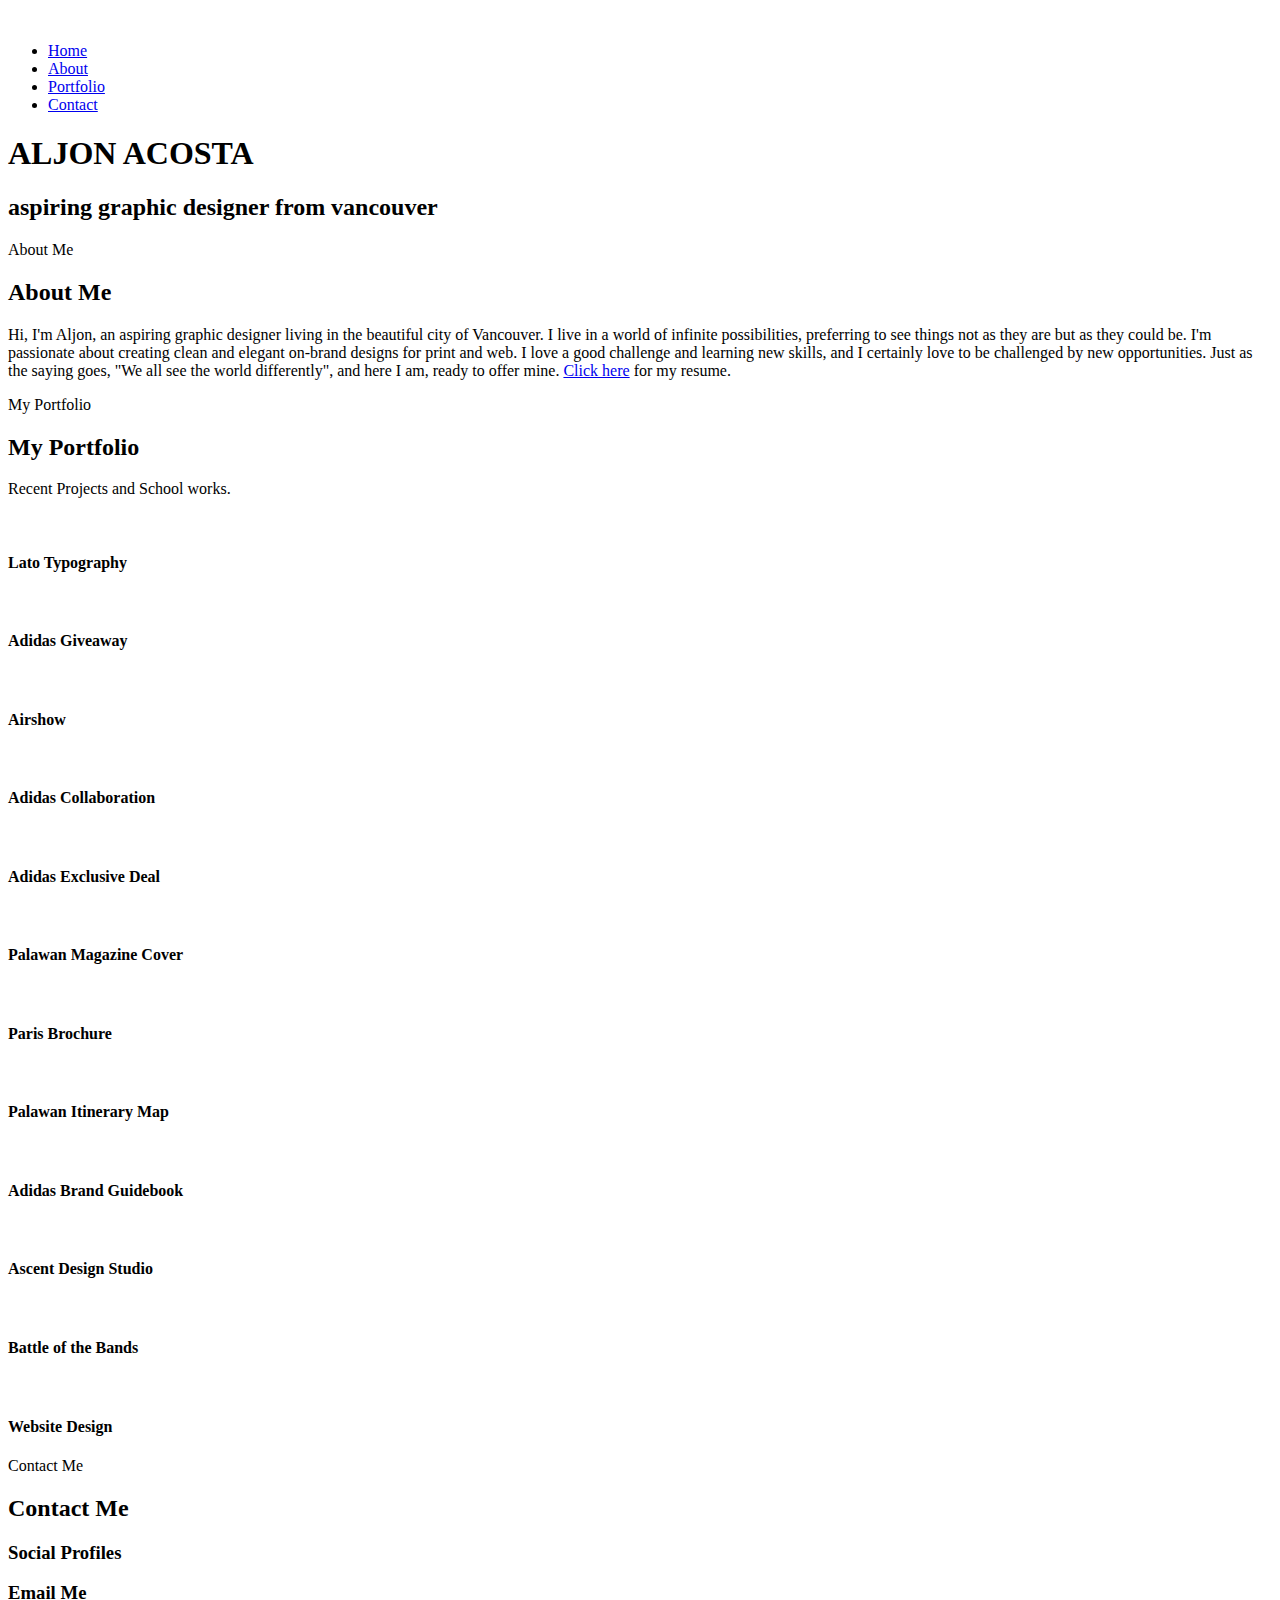
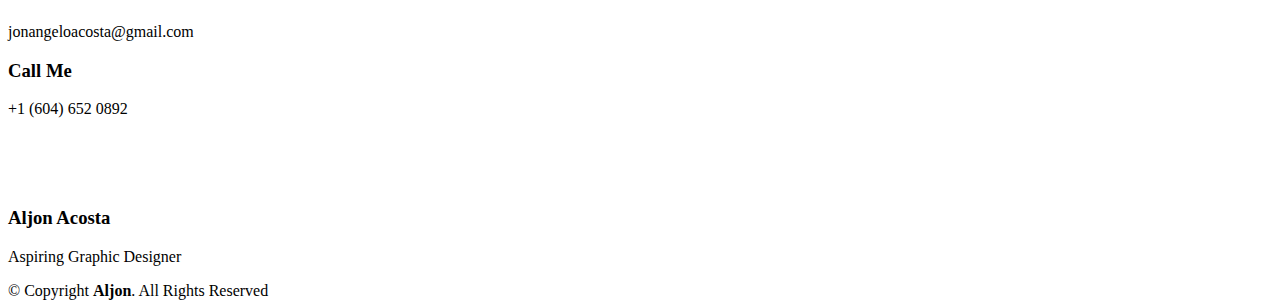
==== index.html @ 6218fc1f "first" ====
<!DOCTYPE html>
<html lang="en">

<head>
  <meta charset="utf-8">
  <meta content="width=device-width, initial-scale=1.0" name="viewport">

  <title>Aljon Acosta Portfolio</title>
  <meta content="" name="description">
  <meta content="" name="keywords">

  <!-- Favicons -->
  <link href="assets/img/png/aljon-logo-only-2.png" rel="icon">
  

  <!-- Google Fonts -->
  <link href="https://fonts.googleapis.com/css?family=Open+Sans:300,300i,400,400i,600,600i,700,700i|Raleway:300,300i,400,400i,500,500i,600,600i,700,700i|Satisfy" rel="stylesheet">

  <!-- Vendor CSS Files -->
  <link href="assets/vendor/bootstrap/css/bootstrap.min.css" rel="stylesheet">
  <link href="assets/vendor/bootstrap-icons/bootstrap-icons.css" rel="stylesheet">
  <link href="assets/vendor/boxicons/css/boxicons.min.css" rel="stylesheet">
  <link href="assets/vendor/glightbox/css/glightbox.min.css" rel="stylesheet">
  <link href="assets/vendor/swiper/swiper-bundle.min.css" rel="stylesheet">

  <!-- Template Main CSS File -->
  <link href="assets/css/style.css" rel="stylesheet">

  <!-- =======================================================
  * Template Name: Laura - v4.5.0
  * Template URL: https://bootstrapmade.com/laura-free-creative-bootstrap-theme/
  * Author: BootstrapMade.com
  * License: https://bootstrapmade.com/license/
  ======================================================== -->
</head>

<body>

  <!-- ======= Header ======= -->
  <header id="header" class="fixed-top d-flex justify-content-center align-items-center header-transparent">
    <a href="index.html" class="aljon-logo"><img src="assets/img/png/aljon-logo-only-6.png" alt=""></a>
    <nav id="navbar" class="navbar">
      <ul>
        <li><a class="nav-link scrollto active" href="#hero">Home</a></li>
        <li><a class="nav-link scrollto" href="#about">About</a></li>
        <li><a class="nav-link scrollto " href="#portfolio">Portfolio</a></li>
        <li><a class="nav-link scrollto" href="#contact">Contact</a></li>
      </ul>
      <i class="bi bi-list mobile-nav-toggle"></i>
    </nav><!-- .navbar -->

  </header><!-- End Header -->

  <!-- ======= Hero Section ======= -->
  <section id="hero">
    <div class="hero-container">
      <h1>ALJON ACOSTA</h1>
      <h2>aspiring graphic designer from vancouver</h2>
      <a href="#about" class="btn-scroll scrollto" title="Scroll Down"><i class="bx bx-chevron-down"></i></a>
    </div>
  </section><!-- End Hero -->

  <main id="main">

    <!-- ======= About Me Section ======= -->
    <section id="about" class="about">
      <div class="container">

        <div class="section-title">
          <span>About Me</span>
          <h2>About Me</h2>
          <p>Hi, I'm Aljon, an aspiring graphic designer living in the beautiful
            city of Vancouver. I live in a world of infinite possibilities, 
            preferring to see things not as they are but as they could be. I'm passionate
            about creating clean and elegant on-brand designs for print and web. I love a 
            good challenge and learning new skills, and I certainly love to be challenged
            by new opportunities. Just as the saying goes, "We all see the world differently",
            and here I am, ready to offer mine. <a href="assets/img/pdf/Acosta_Aljon_Resume.pdf">Click here</a> 
            for my resume.
          </p>
        </div>
        
      </div>
    </section><!-- End About Me Section -->

    <!-- ======= My Portfolio Section ======= -->
    <section id="portfolio" class="portfolio">
      <div class="container">

        <div class="section-title">
          <span>My Portfolio</span>
          <h2>My Portfolio</h2>
          <p>Recent Projects and School works.</p>
        </div>

        

        <div class="row portfolio-container">

          <div class="col-lg-4 col-md-6 portfolio-item filter-app">
            <div class="portfolio-img"><a href="assets/img/pdf/typography_lato.pdf"><img src="assets/img/thumbnails/lato.png" class="img-fluid" alt=""></a></div>
            <div class="portfolio-info">
              <h4>Lato Typography</h4>
              <a href="assets/img/png/lato-typography.png" data-gallery="portfolioGallery" class="portfolio-lightbox preview-link" title="Lato Typography"><i class="bx bx-plus"></i></a>
              <a href="lato.html" class="details-link" title="More Details"><i class="bx bx-link"></i></a>
            </div>
          </div>

          <div class="col-lg-4 col-md-6 portfolio-item filter-web">
            <div class="portfolio-img"><a href="assets/img/pdf/give-away-02.pdf"><img src="assets/img/thumbnails/give-away.png" class="img-fluid" alt=""></a></div>
            <div class="portfolio-info">
              <h4>Adidas Giveaway</h4>
              <a href="assets/img/png/give-away-02.png" data-gallery="portfolioGallery" class="portfolio-lightbox preview-link" title="Adidas Giveaway"><i class="bx bx-plus"></i></a>
              <a href="give-away.html" class="details-link" title="More Details"><i class="bx bx-link"></i></a>
            </div>
          </div>

          <div class="col-lg-4 col-md-6 portfolio-item filter-app">
            <div class="portfolio-img"><a href="assets/img/pdf/airshow.pdf"><img src="assets/img/thumbnails/airshow.png" class="img-fluid" alt=""></a></div>
            <div class="portfolio-info">
              <h4>Airshow</h4>
              <a href="assets/img/png/airshow.png" data-gallery="portfolioGallery" class="portfolio-lightbox preview-link" title="Airshow"><i class="bx bx-plus"></i></a>
              <a href="airshow.html" class="details-link" title="More Details"><i class="bx bx-link"></i></a>
            </div>
          </div>

          <div class="col-lg-4 col-md-6 portfolio-item filter-web">
            <div class="portfolio-img"><a href="assets/img/pdf/adidas-bape-collaborations.pdf"><img src="assets/img/thumbnails/collab.png" class="img-fluid" alt=""></a></div>
            <div class="portfolio-info">
              <h4>Adidas Collaboration</h4>
              <a href="assets/img/png/adidas-bape-collaborations-02.png" data-gallery="portfolioGallery" class="portfolio-lightbox preview-link" title="Adidas Collaboration"><i class="bx bx-plus"></i></a>
              <a href="collaboration.html" class="details-link" title="More Details"><i class="bx bx-link"></i></a>
            </div>
          </div>

          <div class="col-lg-4 col-md-6 portfolio-item filter-web">
            <div class="portfolio-img"><a href="assets/img/pdf/exclusive-deal.pdf"><img src="assets/img/thumbnails/exclusive-deal.png" class="img-fluid" alt=""></a></div>
            <div class="portfolio-info">
              <h4>Adidas Exclusive Deal</h4>
              <a href="assets/img/png/exclusive-deal.png" data-gallery="portfolioGallery" class="portfolio-lightbox preview-link" title="Adidas Exclusive Deal"><i class="bx bx-plus"></i></a>
              <a href="exclusive-sale.html" class="details-link" title="More Details"><i class="bx bx-link"></i></a>
            </div>
          </div>

          <div class="col-lg-4 col-md-6 portfolio-item filter-card">
            <div class="portfolio-img"><a href="assets/img/pdf/palawan-magazine-cover.pdf"><img src="assets/img/thumbnails/magazine.png" class="img-fluid" alt=""></a></div>
            <div class="portfolio-info">
              <h4>Palawan Magazine Cover</h4>
              <a href="assets/img/png/palawan-magazine-cover.png" data-gallery="portfolioGallery" class="portfolio-lightbox preview-link" title="Palawan Magazine Cover"><i class="bx bx-plus"></i></a>
              <a href="magazine.html" class="details-link" title="More Details"><i class="bx bx-link"></i></a>
            </div>
          </div>

          <div class="col-lg-4 col-md-6 portfolio-item filter-card">
            <div class="portfolio-img"><a href="assets/img/pdf/paris-brochure.pdf"><img src="assets/img/thumbnails/paris.png" class="img-fluid" alt=""></a></div>
            <div class="portfolio-info">
              <h4>Paris Brochure</h4>
              <a href="assets/img/png/paris-brochure.png" data-gallery="portfolioGallery" class="portfolio-lightbox preview-link" title="Paris Brochure"><i class="bx bx-plus"></i></a>
              <a href="paris.html" class="details-link" title="More Details"><i class="bx bx-link"></i></a>
            </div>
          </div>

          <div class="col-lg-4 col-md-6 portfolio-item filter-card">
            <div class="portfolio-img"><a href="assets/img/pdf/palawan-itinerary-map.pdf"><img src="assets/img/thumbnails/palawan.png" class="img-fluid" alt=""></a></div>
            <div class="portfolio-info">
              <h4>Palawan Itinerary Map</h4>
              <a href="assets/img/png/palawan-itinerary-map.png" data-gallery="portfolioGallery" class="portfolio-lightbox preview-link" title="Palawan Itinerary Map"><i class="bx bx-plus"></i></a>
              <a href="palawan.html" class="details-link" title="More Details"><i class="bx bx-link"></i></a>
            </div>
          </div>

          <div class="col-lg-4 col-md-6 portfolio-item filter-card">
            <div class="portfolio-img"><a href="assets/img/pdf/adidas-brandguide-book.pdf"><img src="assets/img/thumbnails/guidebook.png" class="img-fluid" alt=""></a></div>
            <div class="portfolio-info">
              <h4>Adidas Brand Guidebook</h4>
              <a href="assets/img/png/adidas-brandguide-book.png" data-gallery="portfolioGallery" class="portfolio-lightbox preview-link" title="Adidas Brand Guidebook"><i class="bx bx-plus"></i></a>
              <a href="guidebook.html" class="details-link" title="More Details"><i class="bx bx-link"></i></a>
            </div>
          </div>

          <div class="col-lg-4 col-md-6 portfolio-item filter-web">
            <div class="portfolio-img"><a href="assets/img/pdf/ascent-logo2.pdf"><img src="assets/img/thumbnails/ascent-design-studio.png" class="img-fluid" alt=""></a></div>
            <div class="portfolio-info">
              <h4>Ascent Design Studio</h4>
              <a href="assets/img/thumbnails/ascent-design-studio.png" data-gallery="portfolioGallery" class="portfolio-lightbox preview-link" title="Ascent Design Studio"><i class="bx bx-plus"></i></a>
              <a href="ascent.html" class="details-link" title="More Details"><i class="bx bx-link"></i></a>
            </div>
          </div>

          <div class="col-lg-4 col-md-6 portfolio-item filter-app">
            <div class="portfolio-img"><a href="assets/img/pdf/battle-of-the-band.pdf"><img src="assets/img/thumbnails/battle-of-the-bands.png" class="img-fluid" alt=""></a></div>
            <div class="portfolio-info">
              <h4>Battle of the Bands</h4>
              <a href="assets/img/png/band.png" data-gallery="portfolioGallery" class="portfolio-lightbox preview-link" title="Battle of the Bands"><i class="bx bx-plus"></i></a>
              <a href="band.html" class="details-link" title="More Details"><i class="bx bx-link"></i></a>
            </div>
          </div>

          <div class="col-lg-4 col-md-6 portfolio-item filter-web">
            <div class="portfolio-img"><a href="assets/img/pdf/website-design-koda.pdf"><img src="assets/img/thumbnails/koda.png" class="img-fluid" alt=""></a></div>
            <div class="portfolio-info">
              <h4>Website Design</h4>
              <a href="assets/img/thumbnails/koda.png" data-gallery="portfolioGallery" class="portfolio-lightbox preview-link" title="Website Design"><i class="bx bx-plus"></i></a>
              <a href="koda.html" class="details-link" title="More Details"><i class="bx bx-link"></i></a>
            </div>
          </div>

          

        </div>

      </div>
    </section><!-- End My Portfolio Section -->

    <!-- ======= Contact Me Section ======= -->
    <section id="contact" class="contact">
      <div class="container">

        <div class="section-title">
          <span>Contact Me</span>
          <h2>Contact Me</h2>
        </div>

        <div class="row">

          <div>

            <div class="row">
              <div class="col-md-12">
                <div class="info-box">
                  <i class="bx bx-share-alt"></i>
                  <h3>Social Profiles</h3>
                  <div class="social-links">
                    <a href="https://twitter.com/jonangeloacosta" class="twitter"><i class="bi bi-twitter"></i></a>
                    <a href="https://www.facebook.com/jon.angelo.54" class="facebook"><i class="bi bi-facebook"></i></a>
                    <a href="https://www.instagram.com/jonacosta0308/" class="instagram"><i class="bi bi-instagram"></i></a>
                    <a href="https://www.linkedin.com/in/aljon-angelo-acosta/" class="linkedin"><i class="bi bi-linkedin"></i></a>
                  </div>
                </div>
              </div>
              <div class="col-md-6">
                <div class="info-box mt-4">
                  <i class="bx bx-envelope"></i>
                  <h3>Email Me</h3>
                  <p>jonangeloacosta@gmail.com</p>
                </div>
              </div>
              <div class="col-md-6">
                <div class="info-box mt-4">
                  <i class="bx bx-phone-call"></i>
                  <h3>Call Me</h3>
                  <p>+1 (604) 652 0892</p>
                </div>
              </div>
            </div>

          </div>

          

        </div>

      </div>
    </section><!-- End Contact Me Section -->

  </main><!-- End #main -->

  <!-- ======= Footer ======= -->
  <footer id="footer">
    <div class="container">
      <a href="index.html"><img style="margin-bottom: 50px;" src="assets/img/png/aljon-logo-only-5.png" alt=""></a>
      <h3>Aljon Acosta</h3>
      <p>Aspiring Graphic Designer</p>
      <div class="social-links">
        <a href="https://twitter.com/jonangeloacosta" class="twitter"><i class="bx bxl-twitter"></i></a>
        <a href="https://www.facebook.com/jon.angelo.54" class="facebook"><i class="bx bxl-facebook"></i></a>
        <a href="https://www.instagram.com/jonacosta0308/" class="instagram"><i class="bx bxl-instagram"></i></a>
        <a href="https://www.linkedin.com/in/aljon-angelo-acosta/" class="linkedin"><i class="bx bxl-linkedin"></i></a>
      </div>
      <div class="copyright">
        &copy; Copyright <strong><span>Aljon</span></strong>. All Rights Reserved
      </div>
      <div class="credits">
        <!-- All the links in the footer should remain intact. -->
        <!-- You can delete the links only if you purchased the pro version. -->
        <!-- Licensing information: https://bootstrapmade.com/license/ -->
        <!-- Purchase the pro version with working PHP/AJAX contact form: https://bootstrapmade.com/laura-free-creative-bootstrap-theme/ -->
       
      </div>
    </div>
  </footer><!-- End Footer -->

  <a href="#" class="back-to-top d-flex align-items-center justify-content-center"><i class="bi bi-arrow-up-short"></i></a>

  <!-- Vendor JS Files -->
  <script src="assets/vendor/bootstrap/js/bootstrap.bundle.min.js"></script>
  <script src="assets/vendor/glightbox/js/glightbox.min.js"></script>
  <script src="assets/vendor/isotope-layout/isotope.pkgd.min.js"></script>
  <script src="assets/vendor/php-email-form/validate.js"></script>
  <script src="assets/vendor/purecounter/purecounter.js"></script>
  <script src="assets/vendor/swiper/swiper-bundle.min.js"></script>
  <script src="assets/vendor/waypoints/noframework.waypoints.js"></script>

  <!-- Template Main JS File -->
  <script src="assets/js/main.js"></script>

</body>

</html>
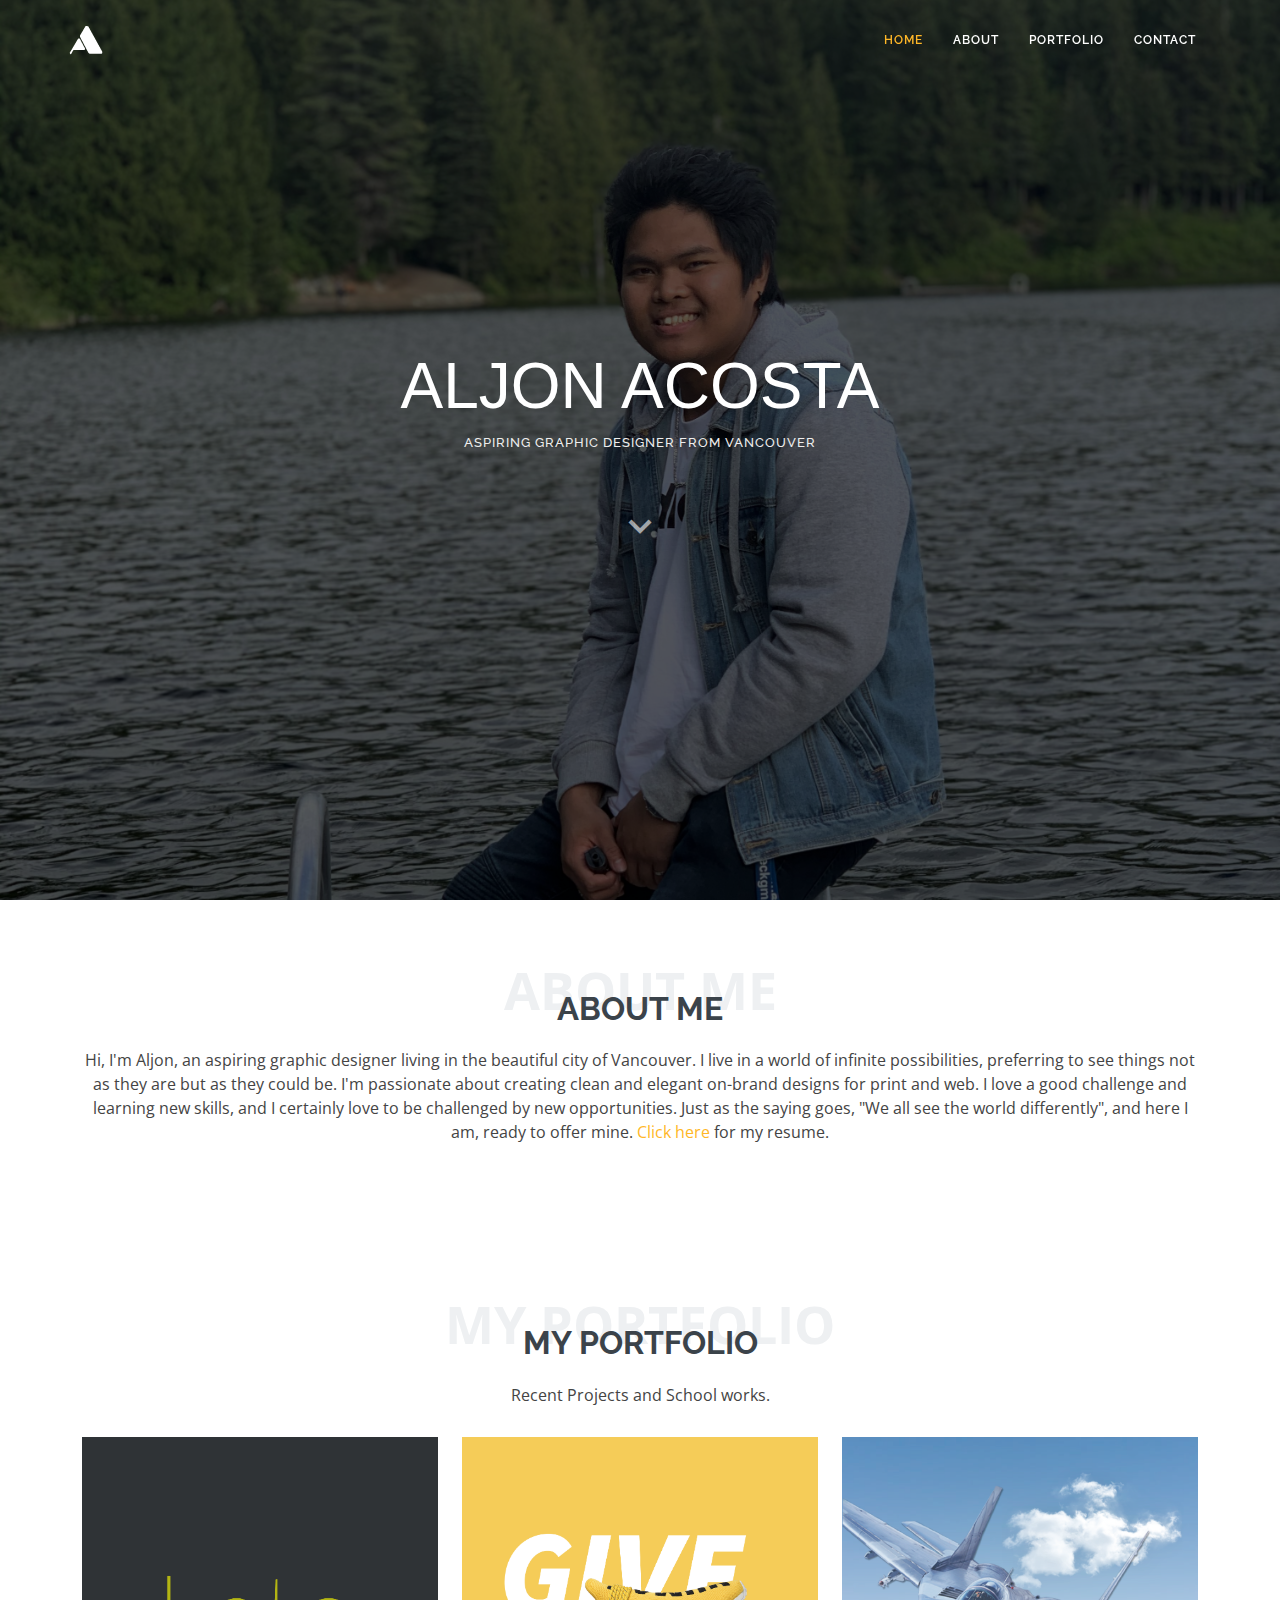
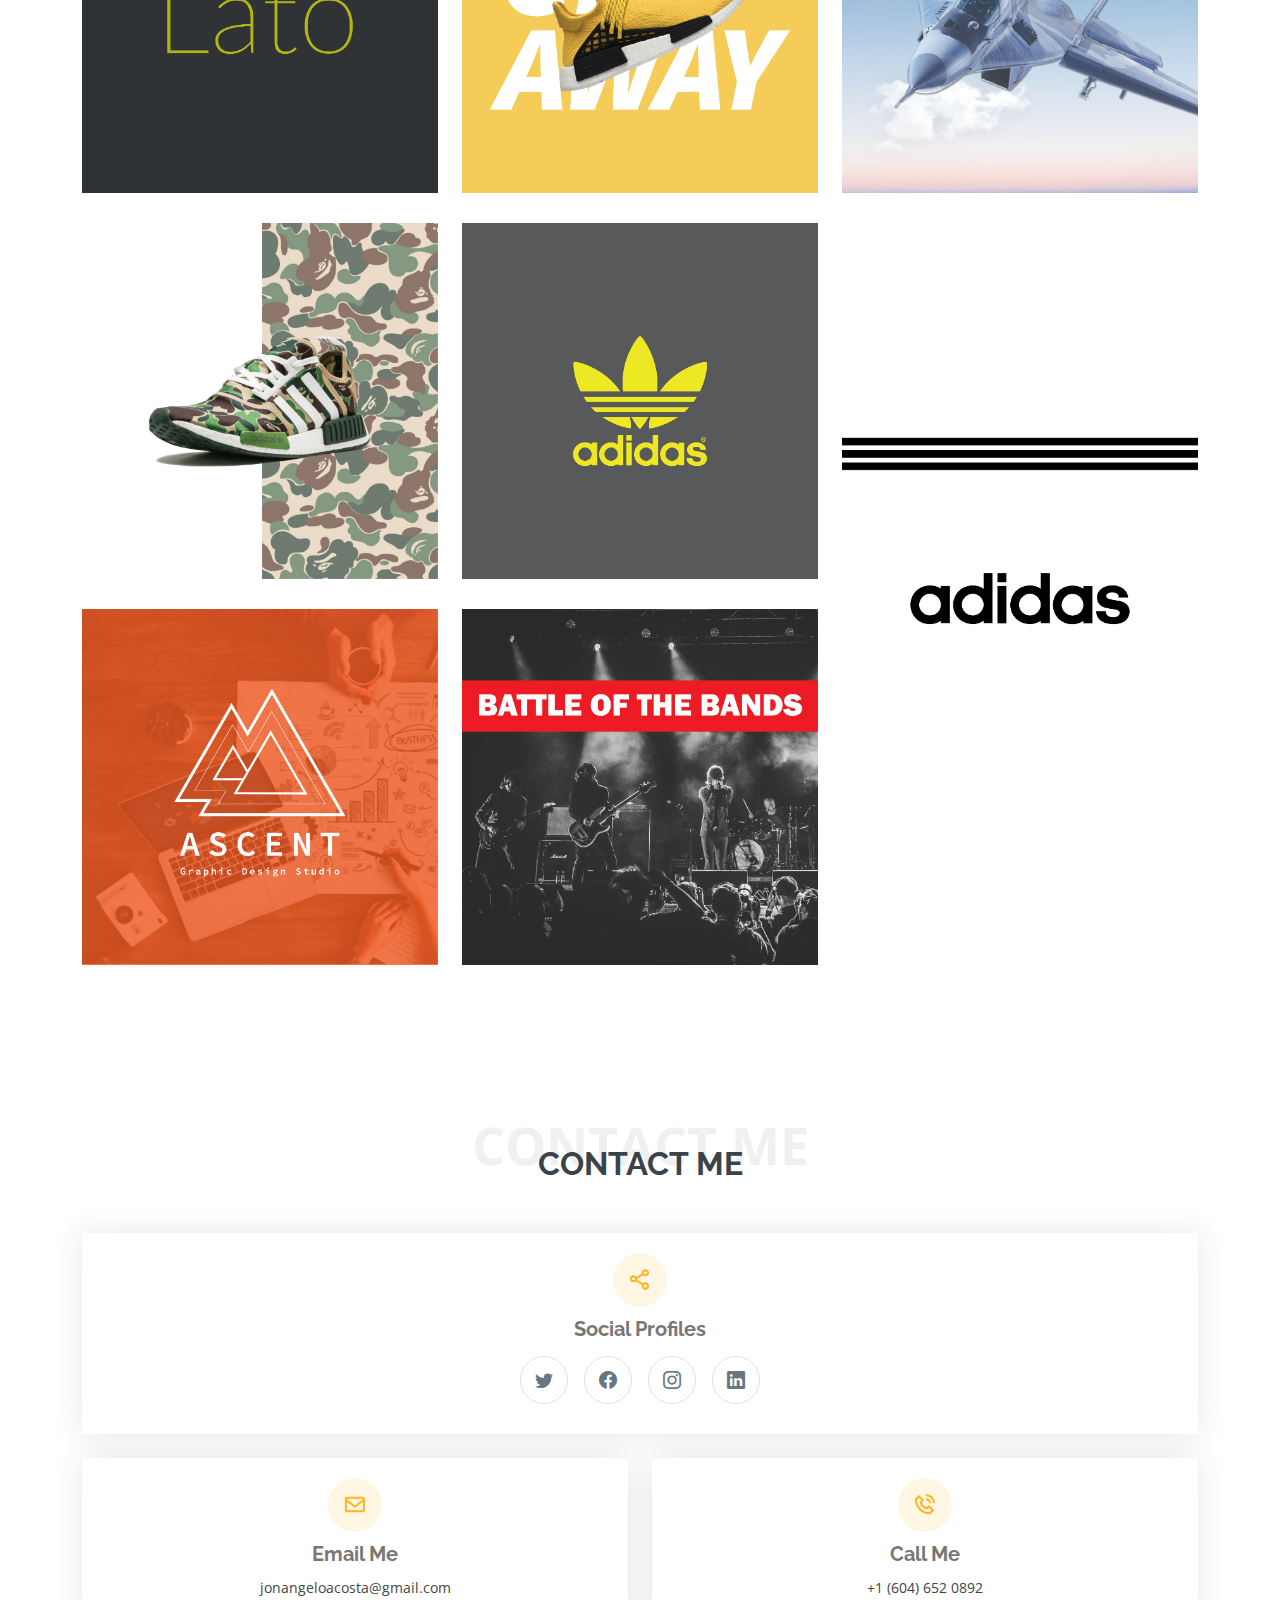
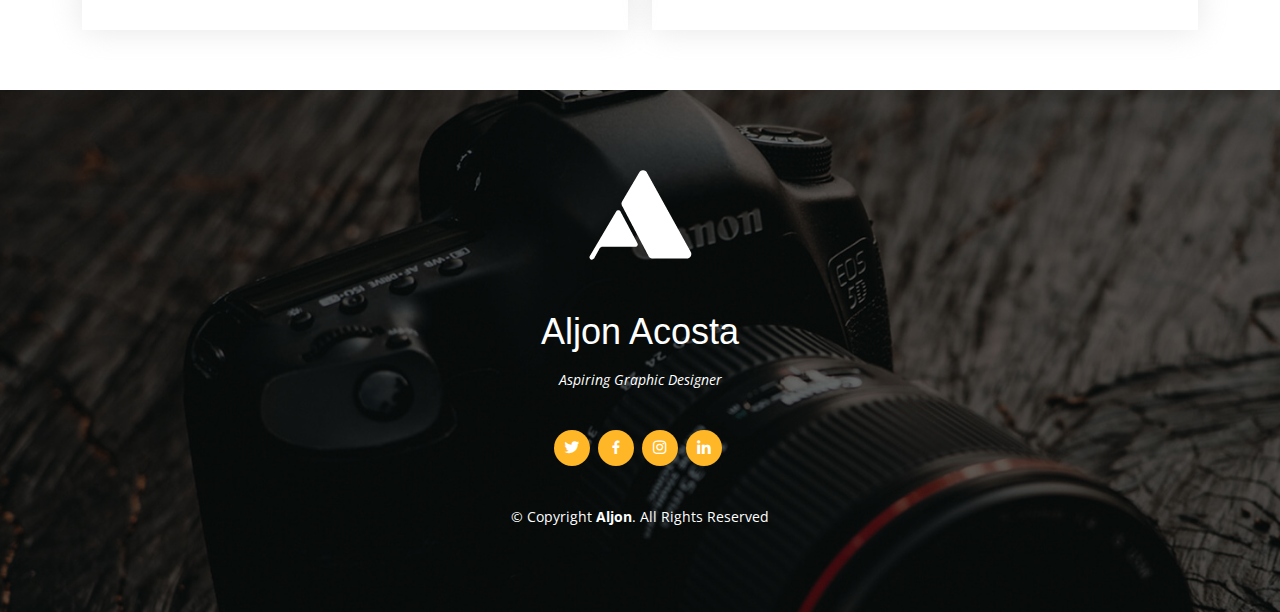
==== commit 9bb56fb8: "index" ====
--- a/index.html
+++ b/index.html
@@ -240,14 +240,14 @@
               </div>
               <div class="col-md-6">
                 <div class="info-box mt-4">
-                  <i class="bx bx-envelope"></i>
+                  <a href="mailto:jonangeloacosta@gmail.com"><i class="bx bx-envelope"></i></a>
                   <h3>Email Me</h3>
                   <p>jonangeloacosta@gmail.com</p>
                 </div>
               </div>
               <div class="col-md-6">
                 <div class="info-box mt-4">
-                  <i class="bx bx-phone-call"></i>
+                  <a href="tel:(604) 652-0892"><i class="bx bx-phone-call"></i></a>
                   <h3>Call Me</h3>
                   <p>+1 (604) 652 0892</p>
                 </div>
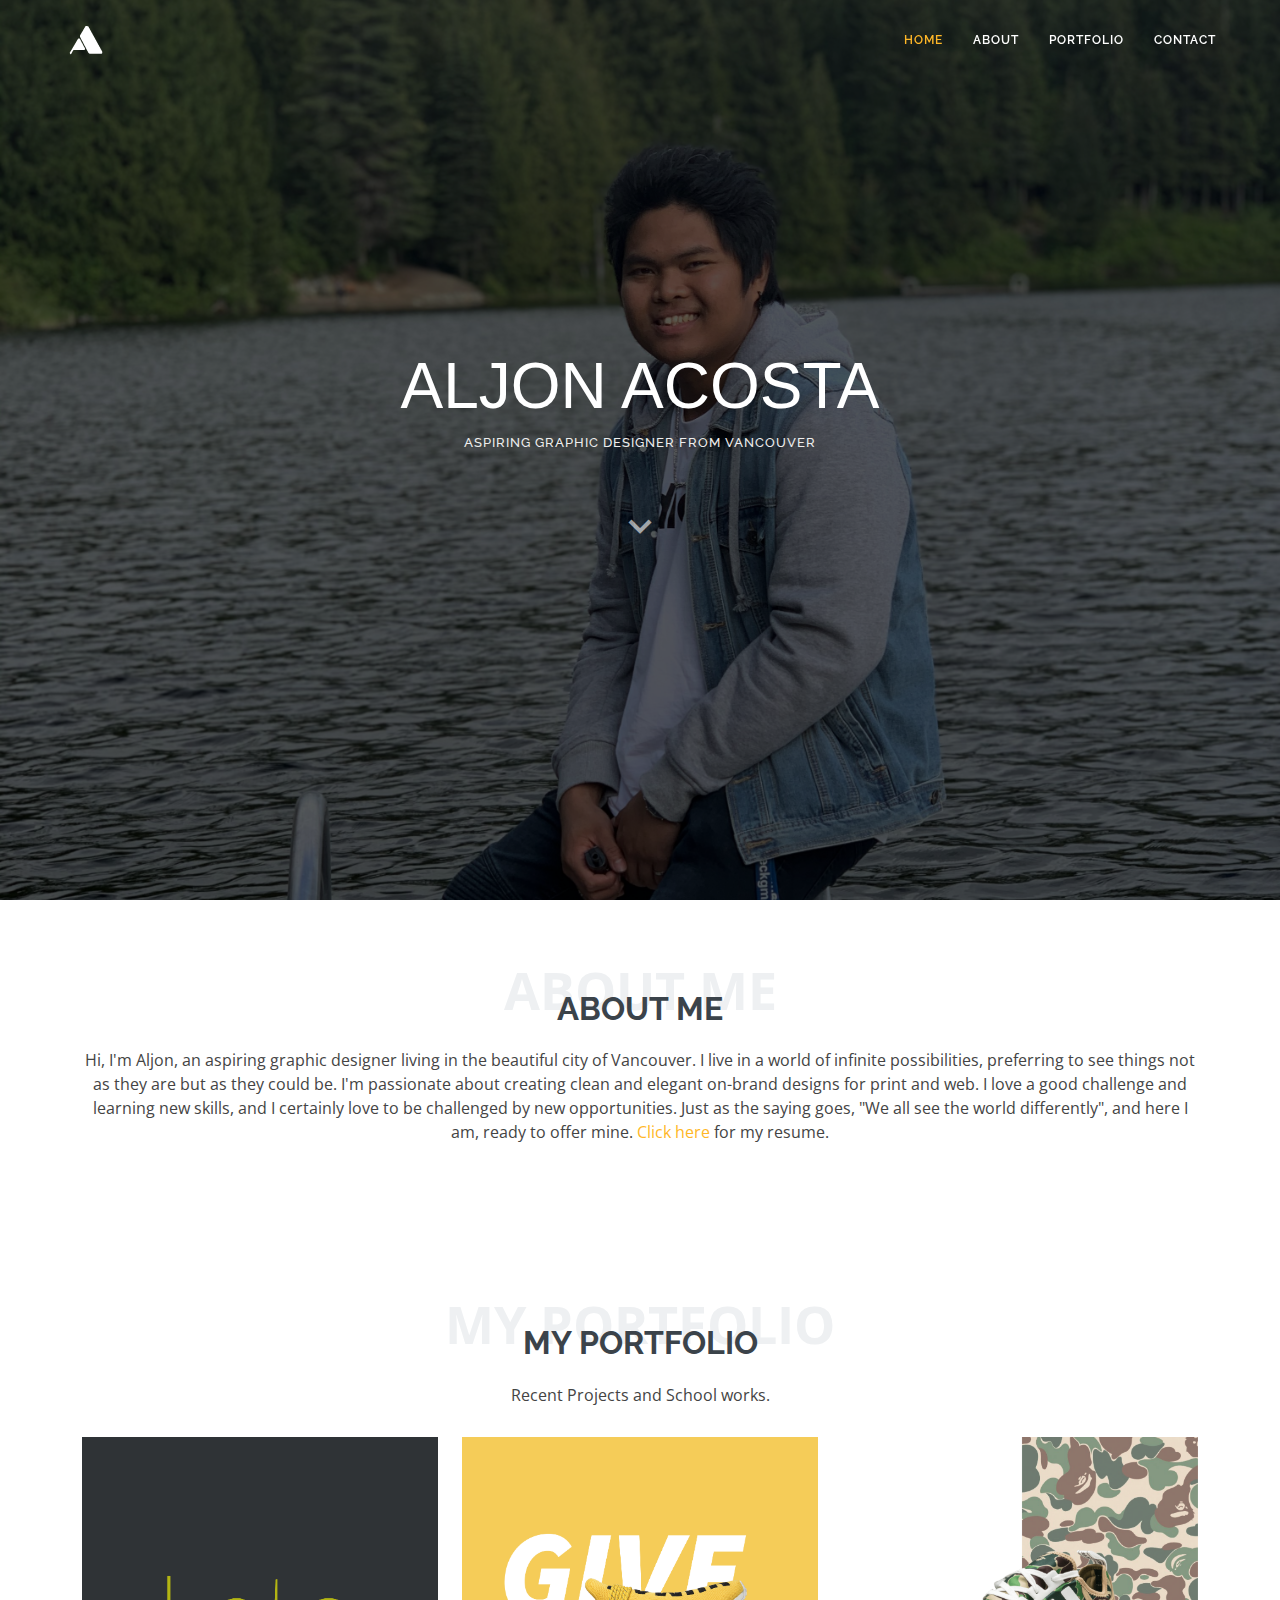
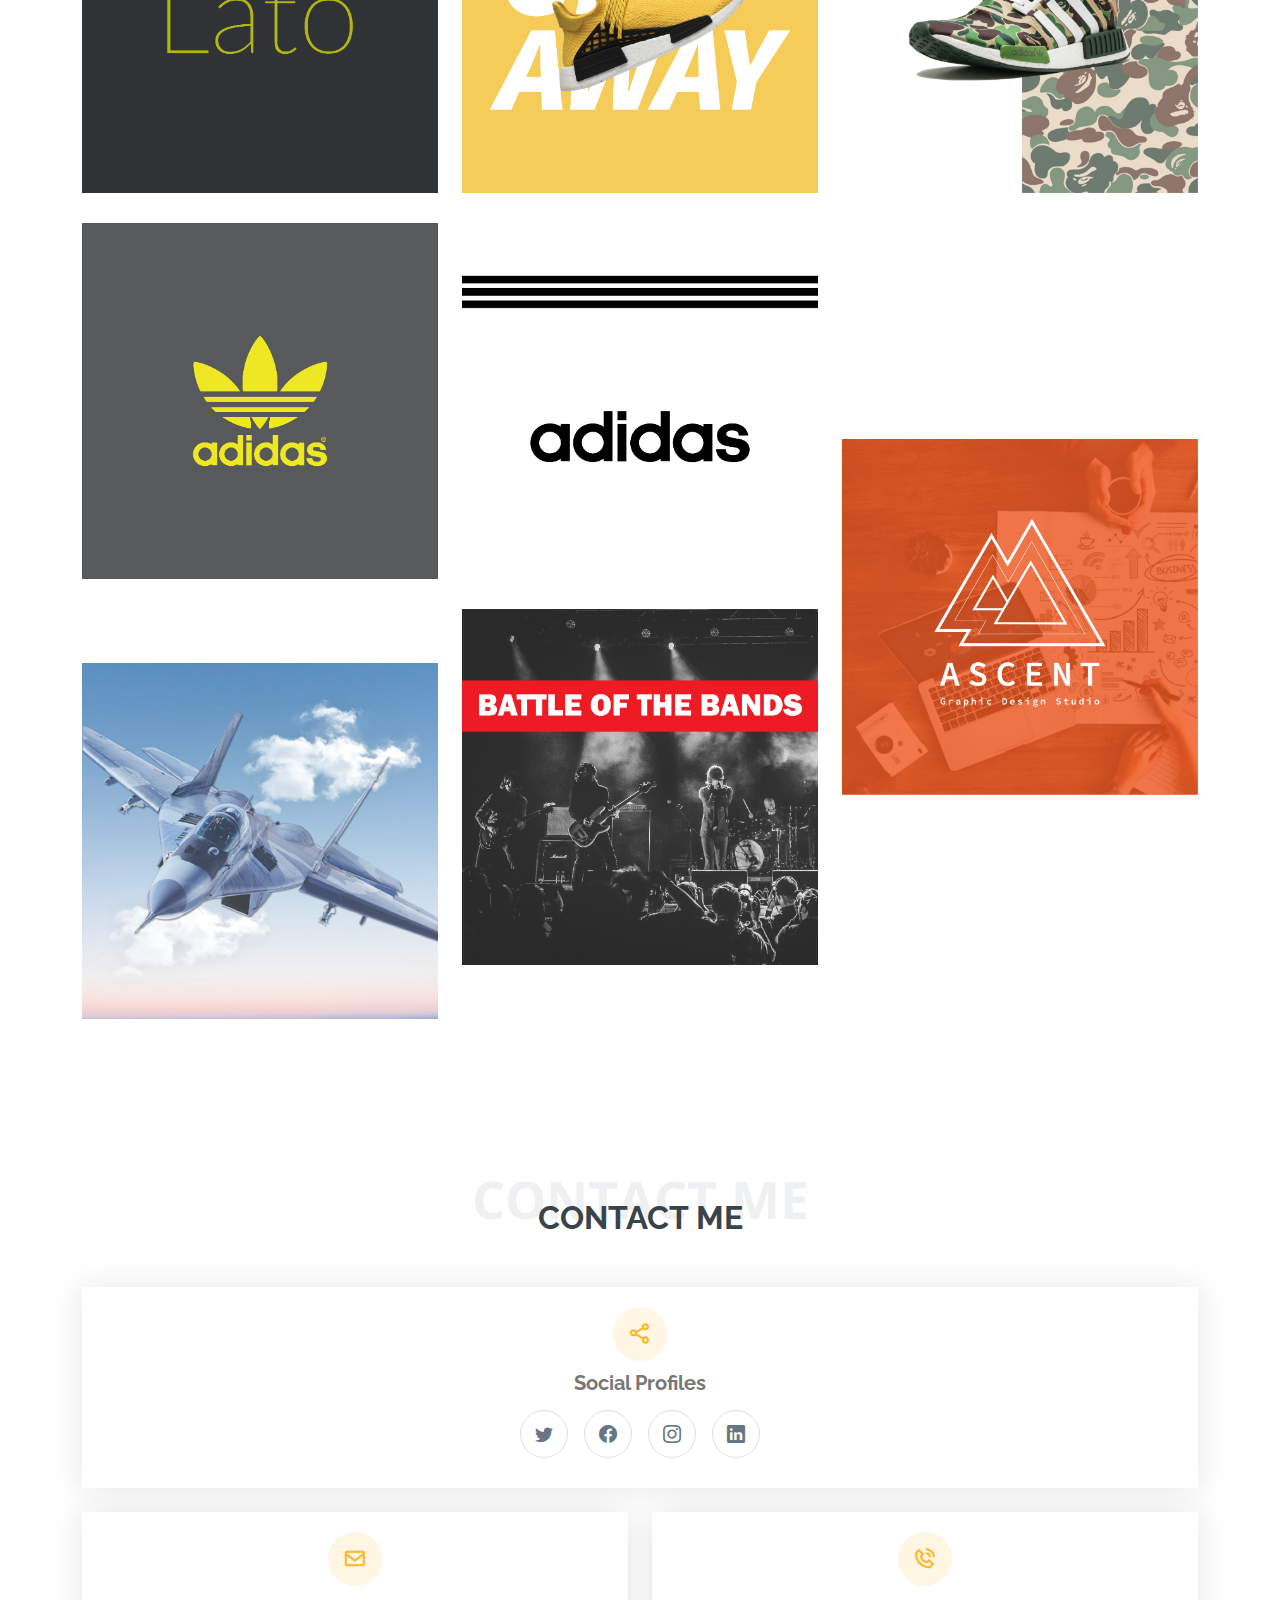
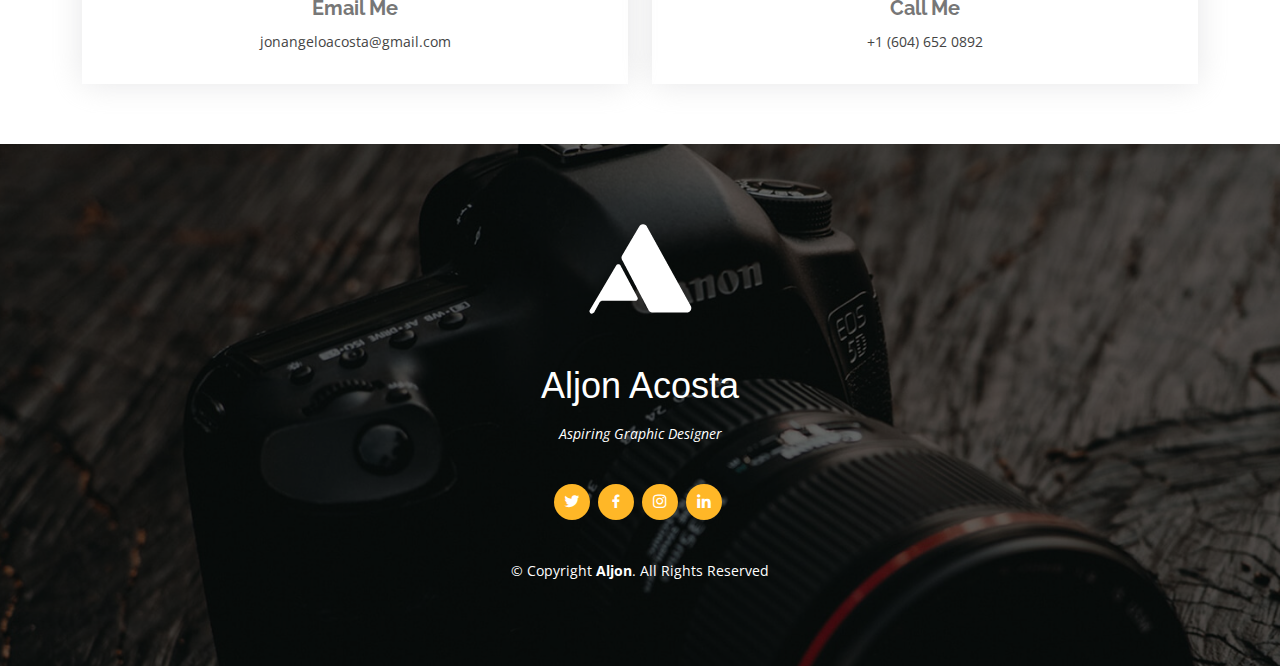
==== commit 9c92c6b1: "index" ====
--- a/index.html
+++ b/index.html
@@ -98,7 +98,7 @@
         <div class="row portfolio-container">
 
           <div class="col-lg-4 col-md-6 portfolio-item filter-app">
-            <div class="portfolio-img"><a href="assets/img/pdf/typography_lato.pdf"><img src="assets/img/thumbnails/lato.png" class="img-fluid" alt=""></a></div>
+            <div class="portfolio-img"><a href="lato.html"><img src="assets/img/thumbnails/lato.png" class="img-fluid" alt=""></a></div>
             <div class="portfolio-info">
               <h4>Lato Typography</h4>
               <a href="assets/img/png/lato-typography.png" data-gallery="portfolioGallery" class="portfolio-lightbox preview-link" title="Lato Typography"><i class="bx bx-plus"></i></a>
@@ -107,16 +107,112 @@
           </div>
 
           <div class="col-lg-4 col-md-6 portfolio-item filter-web">
-            <div class="portfolio-img"><a href="assets/img/pdf/give-away-02.pdf"><img src="assets/img/thumbnails/give-away.png" class="img-fluid" alt=""></a></div>
+            <div class="portfolio-img"><a href="give-away.html"><img src="assets/img/thumbnails/give-away.png" class="img-fluid" alt=""></a></div>
             <div class="portfolio-info">
               <h4>Adidas Giveaway</h4>
               <a href="assets/img/png/give-away-02.png" data-gallery="portfolioGallery" class="portfolio-lightbox preview-link" title="Adidas Giveaway"><i class="bx bx-plus"></i></a>
               <a href="give-away.html" class="details-link" title="More Details"><i class="bx bx-link"></i></a>
             </div>
           </div>
+          
+          <div class="col-lg-4 col-md-6 portfolio-item filter-web">
+            <div class="portfolio-img"><a href="collaboration.html"><img src="assets/img/thumbnails/collab.png" class="img-fluid" alt=""></a></div>
+            <div class="portfolio-info">
+              <h4>Adidas Collaboration</h4>
+              <a href="assets/img/png/adidas-bape-collaborations-02.png" data-gallery="portfolioGallery" class="portfolio-lightbox preview-link" title="Adidas Collaboration"><i class="bx bx-plus"></i></a>
+              <a href="collaboration.html" class="details-link" title="More Details"><i class="bx bx-link"></i></a>
+            </div>
+          </div>
+          
+          <div class="col-lg-4 col-md-6 portfolio-item filter-web">
+            <div class="portfolio-img"><a href="exclusive-sale.html"><img src="assets/img/thumbnails/exclusive-deal.png" class="img-fluid" alt=""></a></div>
+            <div class="portfolio-info">
+              <h4>Adidas Exclusive Deal</h4>
+              <a href="assets/img/png/exclusive-deal.png" data-gallery="portfolioGallery" class="portfolio-lightbox preview-link" title="Adidas Exclusive Deal"><i class="bx bx-plus"></i></a>
+              <a href="exclusive-sale.html" class="details-link" title="More Details"><i class="bx bx-link"></i></a>
+            </div>
+          </div>
+
+          <div class="col-lg-4 col-md-6 portfolio-item filter-card">
+            <div class="portfolio-img"><a href="guidebook.html"><img src="assets/img/thumbnails/guidebook.png" class="img-fluid" alt=""></a></div>
+            <div class="portfolio-info">
+              <h4>Adidas Brand Guidebook</h4>
+              <a href="assets/img/png/adidas-brandguide-book.png" data-gallery="portfolioGallery" class="portfolio-lightbox preview-link" title="Adidas Brand Guidebook"><i class="bx bx-plus"></i></a>
+              <a href="guidebook.html" class="details-link" title="More Details"><i class="bx bx-link"></i></a>
+            </div>
+          </div>
+
+          <div class="col-lg-4 col-md-6 portfolio-item filter-web">
+            <div class="portfolio-img"><a href="video.html"><img src="assets/img/thumbnails/video.png" class="img-fluid" alt=""></a></div>
+            <div class="portfolio-info">
+              <h4>Promotional Video</h4>
+              <a href="assets/img/thumbnails/video.png" data-gallery="portfolioGallery" class="portfolio-lightbox preview-link" title="Promotional Video"><i class="bx bx-plus"></i></a>
+              <a href="video.html" class="details-link" title="More Details"><i class="bx bx-link"></i></a>
+            </div>
+          </div>
+          
+          
+
+          
+
+          <div class="col-lg-4 col-md-6 portfolio-item filter-card">
+            <div class="portfolio-img"><a href="magazine.html"><img src="assets/img/thumbnails/magazine.png" class="img-fluid" alt=""></a></div>
+            <div class="portfolio-info">
+              <h4>Palawan Magazine Cover</h4>
+              <a href="assets/img/png/palawan-magazine-cover.png" data-gallery="portfolioGallery" class="portfolio-lightbox preview-link" title="Palawan Magazine Cover"><i class="bx bx-plus"></i></a>
+              <a href="magazine.html" class="details-link" title="More Details"><i class="bx bx-link"></i></a>
+            </div>
+          </div>
+
+          <div class="col-lg-4 col-md-6 portfolio-item filter-card">
+            <div class="portfolio-img"><a href="paris.html"><img src="assets/img/thumbnails/paris.png" class="img-fluid" alt=""></a></div>
+            <div class="portfolio-info">
+              <h4>Paris Brochure</h4>
+              <a href="assets/img/png/paris-brochure.png" data-gallery="portfolioGallery" class="portfolio-lightbox preview-link" title="Paris Brochure"><i class="bx bx-plus"></i></a>
+              <a href="paris.html" class="details-link" title="More Details"><i class="bx bx-link"></i></a>
+            </div>
+          </div>
+
+          <div class="col-lg-4 col-md-6 portfolio-item filter-card">
+            <div class="portfolio-img"><a href="palawan.html"><img src="assets/img/thumbnails/palawan.png" class="img-fluid" alt=""></a></div>
+            <div class="portfolio-info">
+              <h4>Palawan Itinerary Map</h4>
+              <a href="assets/img/png/palawan-itinerary-map.png" data-gallery="portfolioGallery" class="portfolio-lightbox preview-link" title="Palawan Itinerary Map"><i class="bx bx-plus"></i></a>
+              <a href="palawan.html" class="details-link" title="More Details"><i class="bx bx-link"></i></a>
+            </div>
+          </div>
+
+          
+
+          <div class="col-lg-4 col-md-6 portfolio-item filter-web">
+            <div class="portfolio-img"><a href="ascent.html"><img src="assets/img/thumbnails/ascent-design-studio.png" class="img-fluid" alt=""></a></div>
+            <div class="portfolio-info">
+              <h4>Ascent Design Studio</h4>
+              <a href="assets/img/thumbnails/ascent-design-studio.png" data-gallery="portfolioGallery" class="portfolio-lightbox preview-link" title="Ascent Design Studio"><i class="bx bx-plus"></i></a>
+              <a href="ascent.html" class="details-link" title="More Details"><i class="bx bx-link"></i></a>
+            </div>
+          </div>
+          
+          <div class="col-lg-4 col-md-6 portfolio-item filter-web">
+            <div class="portfolio-img"><a href="koda.html"><img src="assets/img/thumbnails/koda.png" class="img-fluid" alt=""></a></div>
+            <div class="portfolio-info">
+              <h4>Website Design</h4>
+              <a href="assets/img/thumbnails/koda.png" data-gallery="portfolioGallery" class="portfolio-lightbox preview-link" title="Website Design"><i class="bx bx-plus"></i></a>
+              <a href="koda.html" class="details-link" title="More Details"><i class="bx bx-link"></i></a>
+            </div>
+          </div>
 
           <div class="col-lg-4 col-md-6 portfolio-item filter-app">
-            <div class="portfolio-img"><a href="assets/img/pdf/airshow.pdf"><img src="assets/img/thumbnails/airshow.png" class="img-fluid" alt=""></a></div>
+            <div class="portfolio-img"><a href="band.html"><img src="assets/img/thumbnails/battle-of-the-bands.png" class="img-fluid" alt=""></a></div>
+            <div class="portfolio-info">
+              <h4>Battle of the Bands</h4>
+              <a href="assets/img/png/band.png" data-gallery="portfolioGallery" class="portfolio-lightbox preview-link" title="Battle of the Bands"><i class="bx bx-plus"></i></a>
+              <a href="band.html" class="details-link" title="More Details"><i class="bx bx-link"></i></a>
+            </div>
+          </div>
+          
+          <div class="col-lg-4 col-md-6 portfolio-item filter-app">
+            <div class="portfolio-img"><a href="airshow.html"><img src="assets/img/thumbnails/airshow.png" class="img-fluid" alt=""></a></div>
             <div class="portfolio-info">
               <h4>Airshow</h4>
               <a href="assets/img/png/airshow.png" data-gallery="portfolioGallery" class="portfolio-lightbox preview-link" title="Airshow"><i class="bx bx-plus"></i></a>
@@ -124,86 +220,9 @@
             </div>
           </div>
 
-          <div class="col-lg-4 col-md-6 portfolio-item filter-web">
-            <div class="portfolio-img"><a href="assets/img/pdf/adidas-bape-collaborations.pdf"><img src="assets/img/thumbnails/collab.png" class="img-fluid" alt=""></a></div>
-            <div class="portfolio-info">
-              <h4>Adidas Collaboration</h4>
-              <a href="assets/img/png/adidas-bape-collaborations-02.png" data-gallery="portfolioGallery" class="portfolio-lightbox preview-link" title="Adidas Collaboration"><i class="bx bx-plus"></i></a>
-              <a href="collaboration.html" class="details-link" title="More Details"><i class="bx bx-link"></i></a>
-            </div>
-          </div>
-
-          <div class="col-lg-4 col-md-6 portfolio-item filter-web">
-            <div class="portfolio-img"><a href="assets/img/pdf/exclusive-deal.pdf"><img src="assets/img/thumbnails/exclusive-deal.png" class="img-fluid" alt=""></a></div>
-            <div class="portfolio-info">
-              <h4>Adidas Exclusive Deal</h4>
-              <a href="assets/img/png/exclusive-deal.png" data-gallery="portfolioGallery" class="portfolio-lightbox preview-link" title="Adidas Exclusive Deal"><i class="bx bx-plus"></i></a>
-              <a href="exclusive-sale.html" class="details-link" title="More Details"><i class="bx bx-link"></i></a>
-            </div>
-          </div>
-
-          <div class="col-lg-4 col-md-6 portfolio-item filter-card">
-            <div class="portfolio-img"><a href="assets/img/pdf/palawan-magazine-cover.pdf"><img src="assets/img/thumbnails/magazine.png" class="img-fluid" alt=""></a></div>
-            <div class="portfolio-info">
-              <h4>Palawan Magazine Cover</h4>
-              <a href="assets/img/png/palawan-magazine-cover.png" data-gallery="portfolioGallery" class="portfolio-lightbox preview-link" title="Palawan Magazine Cover"><i class="bx bx-plus"></i></a>
-              <a href="magazine.html" class="details-link" title="More Details"><i class="bx bx-link"></i></a>
-            </div>
-          </div>
-
-          <div class="col-lg-4 col-md-6 portfolio-item filter-card">
-            <div class="portfolio-img"><a href="assets/img/pdf/paris-brochure.pdf"><img src="assets/img/thumbnails/paris.png" class="img-fluid" alt=""></a></div>
-            <div class="portfolio-info">
-              <h4>Paris Brochure</h4>
-              <a href="assets/img/png/paris-brochure.png" data-gallery="portfolioGallery" class="portfolio-lightbox preview-link" title="Paris Brochure"><i class="bx bx-plus"></i></a>
-              <a href="paris.html" class="details-link" title="More Details"><i class="bx bx-link"></i></a>
-            </div>
-          </div>
-
-          <div class="col-lg-4 col-md-6 portfolio-item filter-card">
-            <div class="portfolio-img"><a href="assets/img/pdf/palawan-itinerary-map.pdf"><img src="assets/img/thumbnails/palawan.png" class="img-fluid" alt=""></a></div>
-            <div class="portfolio-info">
-              <h4>Palawan Itinerary Map</h4>
-              <a href="assets/img/png/palawan-itinerary-map.png" data-gallery="portfolioGallery" class="portfolio-lightbox preview-link" title="Palawan Itinerary Map"><i class="bx bx-plus"></i></a>
-              <a href="palawan.html" class="details-link" title="More Details"><i class="bx bx-link"></i></a>
-            </div>
-          </div>
-
-          <div class="col-lg-4 col-md-6 portfolio-item filter-card">
-            <div class="portfolio-img"><a href="assets/img/pdf/adidas-brandguide-book.pdf"><img src="assets/img/thumbnails/guidebook.png" class="img-fluid" alt=""></a></div>
-            <div class="portfolio-info">
-              <h4>Adidas Brand Guidebook</h4>
-              <a href="assets/img/png/adidas-brandguide-book.png" data-gallery="portfolioGallery" class="portfolio-lightbox preview-link" title="Adidas Brand Guidebook"><i class="bx bx-plus"></i></a>
-              <a href="guidebook.html" class="details-link" title="More Details"><i class="bx bx-link"></i></a>
-            </div>
-          </div>
-
-          <div class="col-lg-4 col-md-6 portfolio-item filter-web">
-            <div class="portfolio-img"><a href="assets/img/pdf/ascent-logo2.pdf"><img src="assets/img/thumbnails/ascent-design-studio.png" class="img-fluid" alt=""></a></div>
-            <div class="portfolio-info">
-              <h4>Ascent Design Studio</h4>
-              <a href="assets/img/thumbnails/ascent-design-studio.png" data-gallery="portfolioGallery" class="portfolio-lightbox preview-link" title="Ascent Design Studio"><i class="bx bx-plus"></i></a>
-              <a href="ascent.html" class="details-link" title="More Details"><i class="bx bx-link"></i></a>
-            </div>
-          </div>
-
-          <div class="col-lg-4 col-md-6 portfolio-item filter-app">
-            <div class="portfolio-img"><a href="assets/img/pdf/battle-of-the-band.pdf"><img src="assets/img/thumbnails/battle-of-the-bands.png" class="img-fluid" alt=""></a></div>
-            <div class="portfolio-info">
-              <h4>Battle of the Bands</h4>
-              <a href="assets/img/png/band.png" data-gallery="portfolioGallery" class="portfolio-lightbox preview-link" title="Battle of the Bands"><i class="bx bx-plus"></i></a>
-              <a href="band.html" class="details-link" title="More Details"><i class="bx bx-link"></i></a>
-            </div>
-          </div>
-
-          <div class="col-lg-4 col-md-6 portfolio-item filter-web">
-            <div class="portfolio-img"><a href="assets/img/pdf/website-design-koda.pdf"><img src="assets/img/thumbnails/koda.png" class="img-fluid" alt=""></a></div>
-            <div class="portfolio-info">
-              <h4>Website Design</h4>
-              <a href="assets/img/thumbnails/koda.png" data-gallery="portfolioGallery" class="portfolio-lightbox preview-link" title="Website Design"><i class="bx bx-plus"></i></a>
-              <a href="koda.html" class="details-link" title="More Details"><i class="bx bx-link"></i></a>
-            </div>
-          </div>
+          
+
+          
 
           
 
@@ -235,6 +254,7 @@
                     <a href="https://www.facebook.com/jon.angelo.54" class="facebook"><i class="bi bi-facebook"></i></a>
                     <a href="https://www.instagram.com/jonacosta0308/" class="instagram"><i class="bi bi-instagram"></i></a>
                     <a href="https://www.linkedin.com/in/aljon-angelo-acosta/" class="linkedin"><i class="bi bi-linkedin"></i></a>
+                   
                   </div>
                 </div>
               </div>
@@ -276,6 +296,7 @@
         <a href="https://www.facebook.com/jon.angelo.54" class="facebook"><i class="bx bxl-facebook"></i></a>
         <a href="https://www.instagram.com/jonacosta0308/" class="instagram"><i class="bx bxl-instagram"></i></a>
         <a href="https://www.linkedin.com/in/aljon-angelo-acosta/" class="linkedin"><i class="bx bxl-linkedin"></i></a>
+        
       </div>
       <div class="copyright">
         &copy; Copyright <strong><span>Aljon</span></strong>. All Rights Reserved
--- a/assets/css/style.css
+++ b/assets/css/style.css
@@ -187,6 +187,7 @@
 @media (max-width: 991px) {
   .mobile-nav-toggle {
     display: block;
+    margin: 20px;
   }
 
   .navbar ul {
@@ -203,6 +204,7 @@
   background: rgba(36, 41, 46, 0.9);
   transition: 0.3s;
   z-index: 999;
+  
 }
 .navbar-mobile .mobile-nav-toggle {
   position: absolute;
@@ -324,6 +326,7 @@
 
 .aljon-logo {
   width: 800px;
+  margin: 20px;
 }
 
 
@@ -331,6 +334,13 @@
   #hero {
     background-attachment: fixed;
   }
+
+  .aljon-logo {
+    margin: 20px;
+  }
+
+  
+  
 }
 @media (max-width: 575px) {
   #hero h1 {
@@ -339,6 +349,10 @@
   #hero h2 {
     text-align: center;
     margin-bottom: 30px;
+  }
+
+  .aljon-logo {
+    margin: 20px;
   }
 }
 
@@ -419,11 +433,11 @@
   padding: 20px 0;
   background-color: #f4f5f6;
   min-height: 40px;
-  margin-top: 78px;
+  margin-top: 0px;
 }
 @media (max-width: 992px) {
   .breadcrumbs {
-    margin-top: 60px;
+    margin-top: 0px;
   }
 }
 .breadcrumbs h2 {
